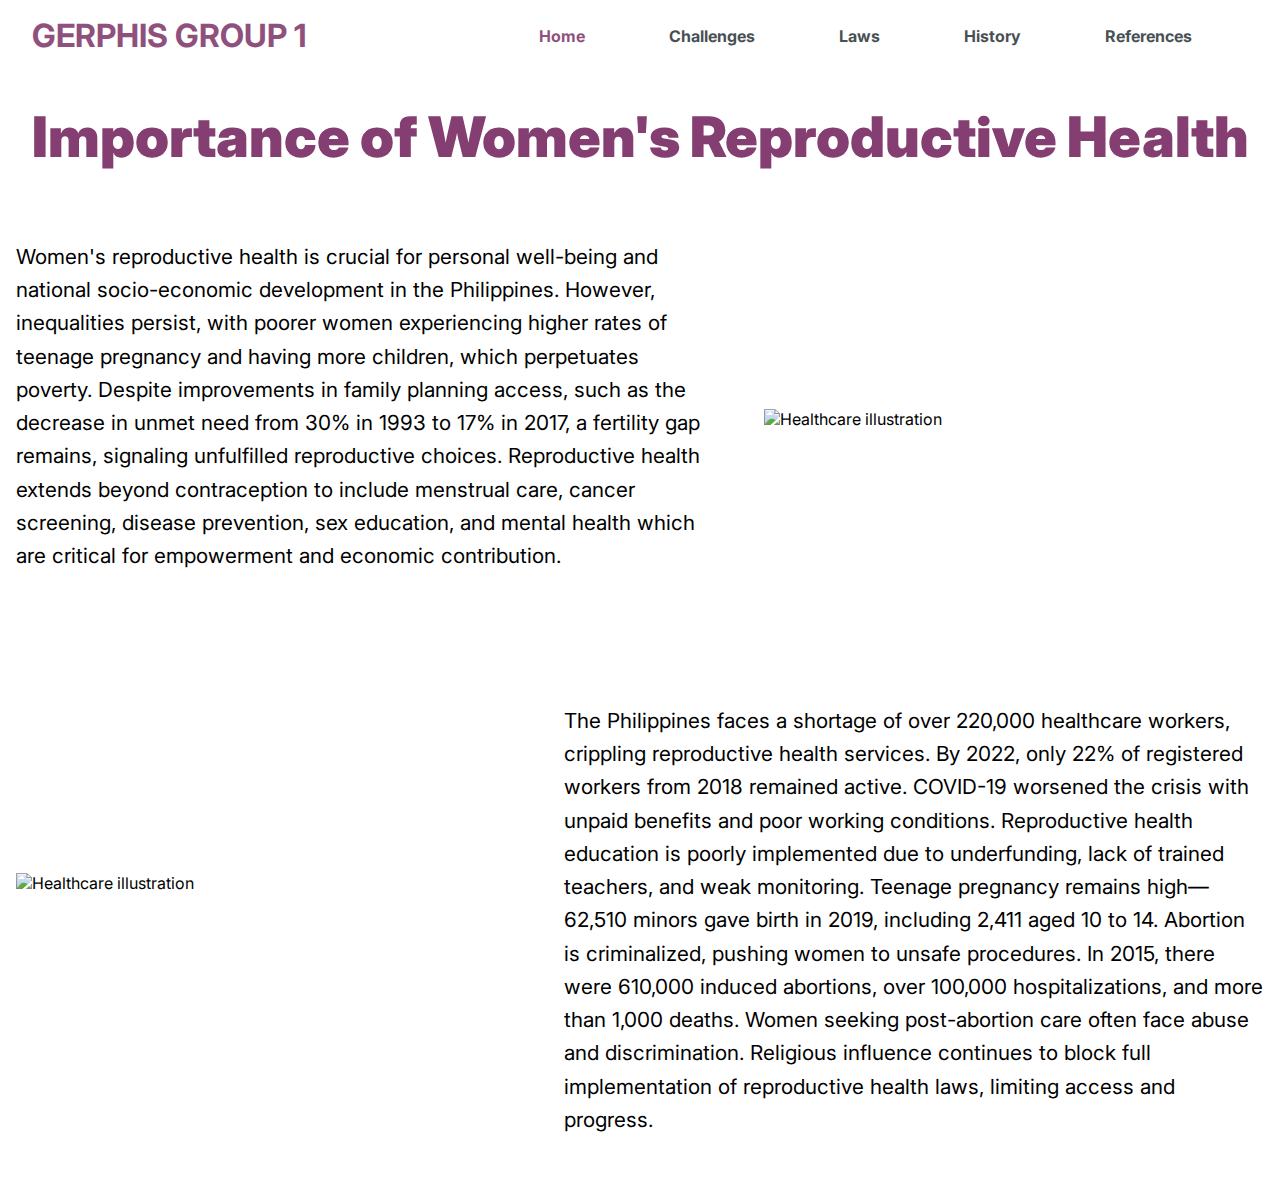
==== index.html @ 74ccd74a "initial commit" ====
<!DOCTYPE html>
<html lang="en">
<head>
  <meta charset="UTF-8" />
  <meta name="viewport" content="width=device-width, initial-scale=1.0" />
  <meta http-equiv="X-UA-Compatible" content="IE=edge" />
  <title>GERPHIS</title>
  <link rel="stylesheet" href="index.css" />
  <link rel="icon" href="images/logo.jpg" type="image/x-icon" />
</head>
<body>

  <header>
    <nav class="navbar">
        <div class="nav-left">
          <h1>GERPHIS GROUP 1</h1>
        </div>
        <div class="nav-right">
          <a href="index.html" id="home">Home</a>
          <a href="challenges.html" id="challenges">Challenges</a>
          <a href="laws.html" id="laws">Laws</a>
          <a href="history.html" id="history">History</a>
          <a href="references.html" id="references">References</a>
        </div>
      </nav>
  </header>

  <main>
    <section class="main-title">
        <h1>Importance of Women's Reproductive Health</h1>
    </section>
    
      <!-- First Content Block -->
      <section class="content-block">
        <div class="text">
          <p>
            Women's reproductive health is crucial for personal well-being and national socio-economic development in the Philippines.
            However, inequalities persist, with poorer women experiencing higher rates of teenage pregnancy and having more children,
            which perpetuates poverty. Despite improvements in family planning access, such as the decrease in unmet need from 30% in
            1993 to 17% in 2017, a fertility gap remains, signaling unfulfilled reproductive choices.
            Reproductive health extends beyond contraception to include menstrual care, cancer screening, disease prevention,
            sex education, and mental health which are critical for empowerment and economic contribution.
          </p>
        </div>
        <div class="image-placeholder">
            <img src="images/img1.jpg" alt="Healthcare illustration" />
        </div>
      </section>
    
      <!-- Second Content Block (Reversed) -->
      <section class="content-block">
        <div class="image-placeholder">
            <img src="images/img2.jpg" alt="Healthcare illustration" />
        </div>
        <div class="text">
          <p>
            The Philippines faces a shortage of over 220,000 healthcare workers, crippling reproductive health services. By 2022,
            only 22% of registered workers from 2018 remained active. COVID-19 worsened the crisis with unpaid benefits and poor
            working conditions. Reproductive health education is poorly implemented due to underfunding, lack of trained teachers,
            and weak monitoring. Teenage pregnancy remains high—62,510 minors gave birth in 2019, including 2,411 aged 10 to 14.
            Abortion is criminalized, pushing women to unsafe procedures. In 2015, there were 610,000 induced abortions,
            over 100,000 hospitalizations, and more than 1,000 deaths. Women seeking post-abortion care often face abuse and
            discrimination. Religious influence continues to block full implementation of reproductive health laws, limiting access
            and progress.
          </p>
        </div>
      </section>
  </main>

  <footer>
  </footer>

  
  <!--<script src="index.js"></script>-->
</body>
</html>
---- index.css ----
/* Phase 1 */
@import url('https://fonts.googleapis.com/css2?family=Inter:wght@100;400;600&display=swap');

body {
    margin: 0;
    font-family: 'Inter', sans-serif;
}
  
  header {
    position: sticky;
    top: 0;
    background-color: white;
    color: #843E71;
    opacity: calc(.9);
  }
  
  .navbar {
    display: flex;
    justify-content: space-between;
    align-items: center;
    padding: 1rem 2rem;
  }
  
  .nav-left h1 {
    margin: 0;
  }
 .nav-right{
    margin-right: 3.5rem;
 }
  .nav-right a {
    color: #343D42;
    text-decoration: none;
    margin-left: 5rem;
    font-weight: 700;
  }
  #home{
    color: #843E71;
  }
  .nav-right a:hover {
    text-decoration: underline;
  }




 /*  PHASE 2 */

 .main-title {
    text-align: center;
    padding: 2rem 1rem 1rem;
  }
  
  .main-title h1 {
    font-size: 3.5rem;
    color: #843E71; 
    margin: 0;
    font-weight: 900;
  }
  
  .content-block {
    display: flex;
    justify-content: center;
    align-items: flex-start;
    padding: 2rem 1rem;
    gap: 3rem;
  }
  
  .text {
    flex: 1;
    line-height: 1.6;
    font-size: 1.3rem;
    max-width: 750px;
  }
  
 /* .image-placeholder {
    width: 300px;
    height: 200px;
    background-color: #ddd;
    flex-shrink: 0;
  }*/
  
  .image-placeholder {
    width: 500px;
    height: 400px;
    overflow: hidden;
    align-content: center;
  }
  
  .image-placeholder img {
    width: 100%;
    height: 100%;
    object-fit: fill;
  }

  /*responsive if need*/
  @media (max-width: 768px) {
    .content-block{
      flex-direction: column;
      align-items: center;
    }
  
    .image-placeholder {
      width: 100%;
      max-width: 300px;
      height: 160px;
    }
  
    .text {
      text-align: justify;
    }
  }

  /* Phase 3*/

  .mini-title{
    font-weight: 900;
    color: #843E71;
  }
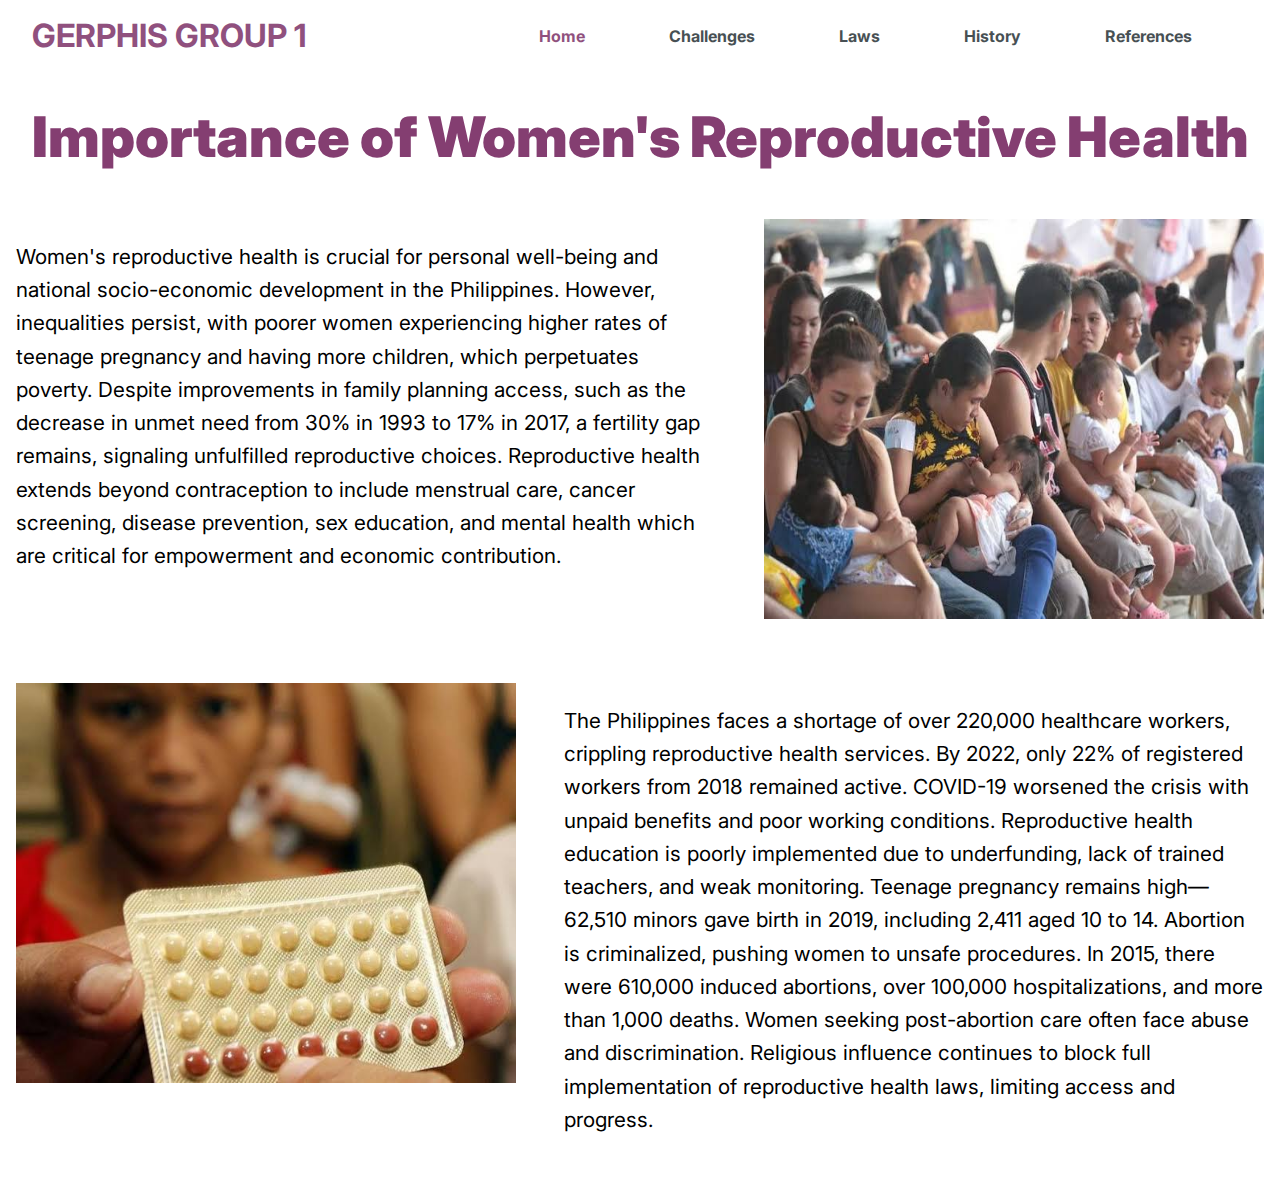
==== commit 4bc63397: "Update index.html" ====
--- a/index.html
+++ b/index.html
@@ -43,14 +43,14 @@
           </p>
         </div>
         <div class="image-placeholder">
-            <img src="images/img1.jpg" alt="Healthcare illustration" />
+            <img src="images/img1.JPG" alt="Healthcare illustration" />
         </div>
       </section>
     
       <!-- Second Content Block (Reversed) -->
       <section class="content-block">
         <div class="image-placeholder">
-            <img src="images/img2.jpg" alt="Healthcare illustration" />
+            <img src="images/img2.JPG" alt="Healthcare illustration" />
         </div>
         <div class="text">
           <p>
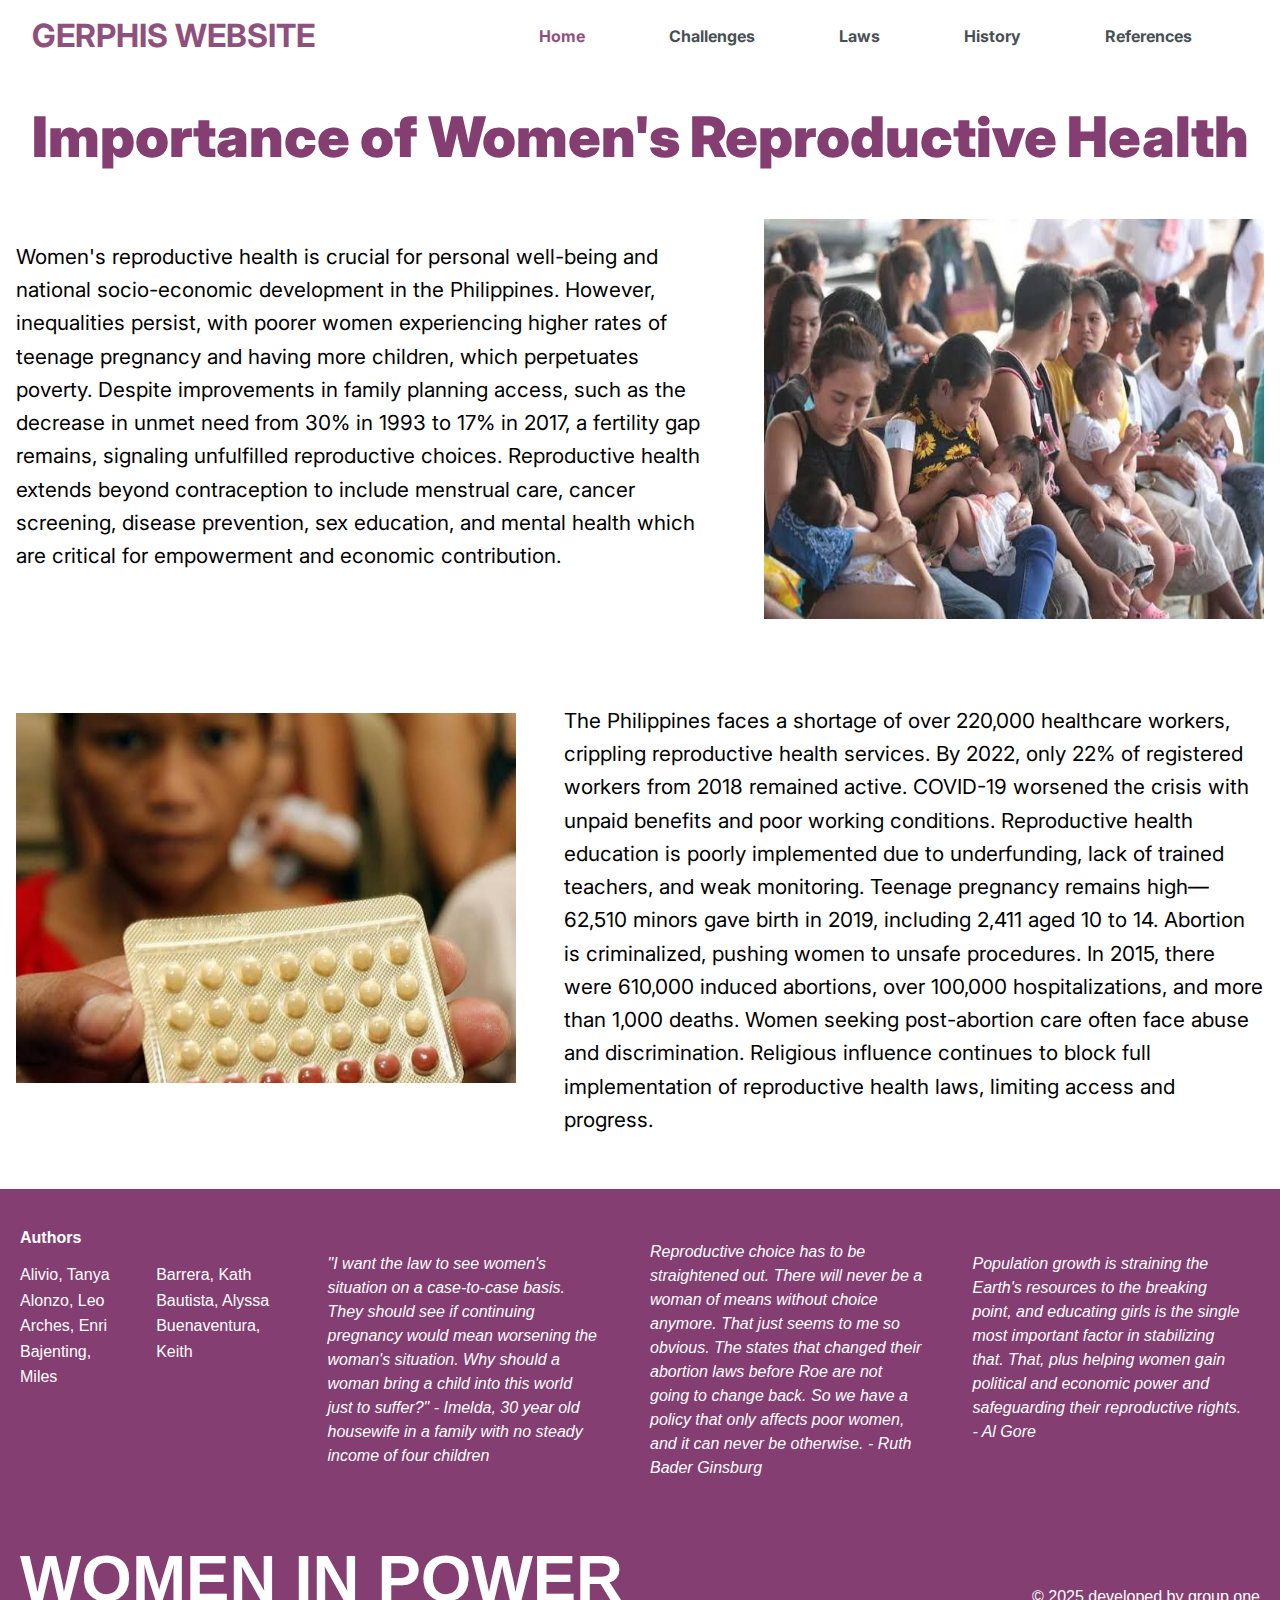
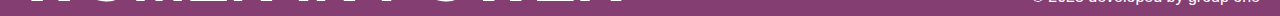
==== commit 1588bb54: "Website V2 commit" ====
--- a/index.html
+++ b/index.html
@@ -13,7 +13,7 @@
   <header>
     <nav class="navbar">
         <div class="nav-left">
-          <h1>GERPHIS GROUP 1</h1>
+          <h1>GERPHIS WEBSITE</h1>
         </div>
         <div class="nav-right">
           <a href="index.html" id="home">Home</a>
@@ -50,7 +50,7 @@
       <!-- Second Content Block (Reversed) -->
       <section class="content-block">
         <div class="image-placeholder">
-            <img src="images/img2.JPG" alt="Healthcare illustration" />
+            <img src="images/img2.JPG" alt="Healthcare illustration" style="margin-top: 30px;"/>
         </div>
         <div class="text">
           <p>
@@ -68,6 +68,51 @@
   </main>
 
   <footer>
+    <div class="top-footer">
+        <div class="author-footer">
+            <div class="author-footer-title">
+                Authors
+            </div>
+            <div class="author-footer-list">
+                <div class="authors">
+                    Alivio, Tanya<br>
+                    Alonzo, Leo<br>
+                    Arches, Enri<br>
+                    Bajenting, Miles
+                </div>
+                <div class="authors">
+                    Barrera, Kath<br>
+                    Bautista, Alyssa<br>
+                    Buenaventura, Keith
+                </div>
+            </div>
+        </div>
+        <div class="quote-footer">
+            <p>
+                "I want the law to see women's situation on a case-to-case basis. They should see if continuing pregnancy would mean worsening the woman's situation. Why should a woman bring a child into this world just to suffer?" - Imelda, 30 year old housewife in a family with no steady income of four children
+            </p>
+        </div>
+        <div class="quote-footer">
+            <p>
+                Reproductive choice has to be straightened out. There will never be a woman of means without choice anymore. That just seems to me so obvious. The states that changed their abortion laws before Roe are not going to change back. So we have a policy that only affects poor women, and it can never be otherwise. - Ruth Bader Ginsburg
+            </p>
+        </div>
+        
+        <div class="quote-footer">
+            <p>
+                Population growth is straining the Earth's resources to the breaking point, and educating girls is the single most important factor in stabilizing that. That, plus helping women gain political and economic power and safeguarding their reproductive rights. - Al Gore<br><br>
+            </p>
+        </div>
+        
+    </div>
+    <div class="bot-footer">
+        <div class="logotype">
+            <h3>WOMEN IN POWER</h3>
+        </div>
+        <div class="copyright">
+            <p>&copy; 2025 developed by group one</p>
+        </div>
+    </div>
   </footer>
 
   
--- a/index.css
+++ b/index.css
@@ -115,4 +115,92 @@
   .mini-title{
     font-weight: 900;
     color: #843E71;
-  }+  }
+
+  /*phase 4*/
+   /*phase 4*/
+    /*phase 4*/
+     /*phase 4*/
+      /*phase 4*/
+       /*phase 4*/
+        /*phase 4*/
+         /*phase 4*/
+          /*phase 4*/
+           /*phase 4*/
+            /*phase 4*/
+
+  footer {
+    background-color: #843E71;
+    color: white;
+    width: 100%;
+    font-family: Arial, sans-serif; 
+}
+
+.top-footer {
+    display: flex;
+    padding: 20px;
+    gap: 20px;
+}
+
+.author-footer {
+    padding-top: 20px;
+    display: flex;
+    flex-direction: column;
+    flex: 1;
+}
+
+.author-footer-title {
+    font-weight: 700;
+    margin-bottom: 15px;
+    text-align: left;
+    align-self: flex-start;
+}
+
+.author-footer-list {
+    display: flex;
+    gap: 30px;
+    justify-content: flex-start;
+}
+
+.authors {
+    text-align: left;
+    line-height: 1.6;
+}
+
+.quote-footer {
+    flex: 1;
+    display: flex;
+    align-items: center;
+    justify-content: center;
+    text-align: left;
+    padding: 15px;
+}
+
+.quote-footer p {
+    font-style: italic;
+    line-height: 1.5;
+}
+
+.bot-footer {
+    margin-top: 10px;
+    display: flex;
+    align-items: center;
+    justify-content: space-between;
+    padding-left: 20px;
+    padding-right: 20px;
+}
+
+.logotype h3 {
+    font-size: 65px;
+    font-weight: 700;
+    margin: 0;
+    text-align: left;
+}
+
+.copyright {
+    text-align: bottom;
+    padding-bottom: 0;
+}
+.copyright p{
+    margin-bottom: -20px;
+}
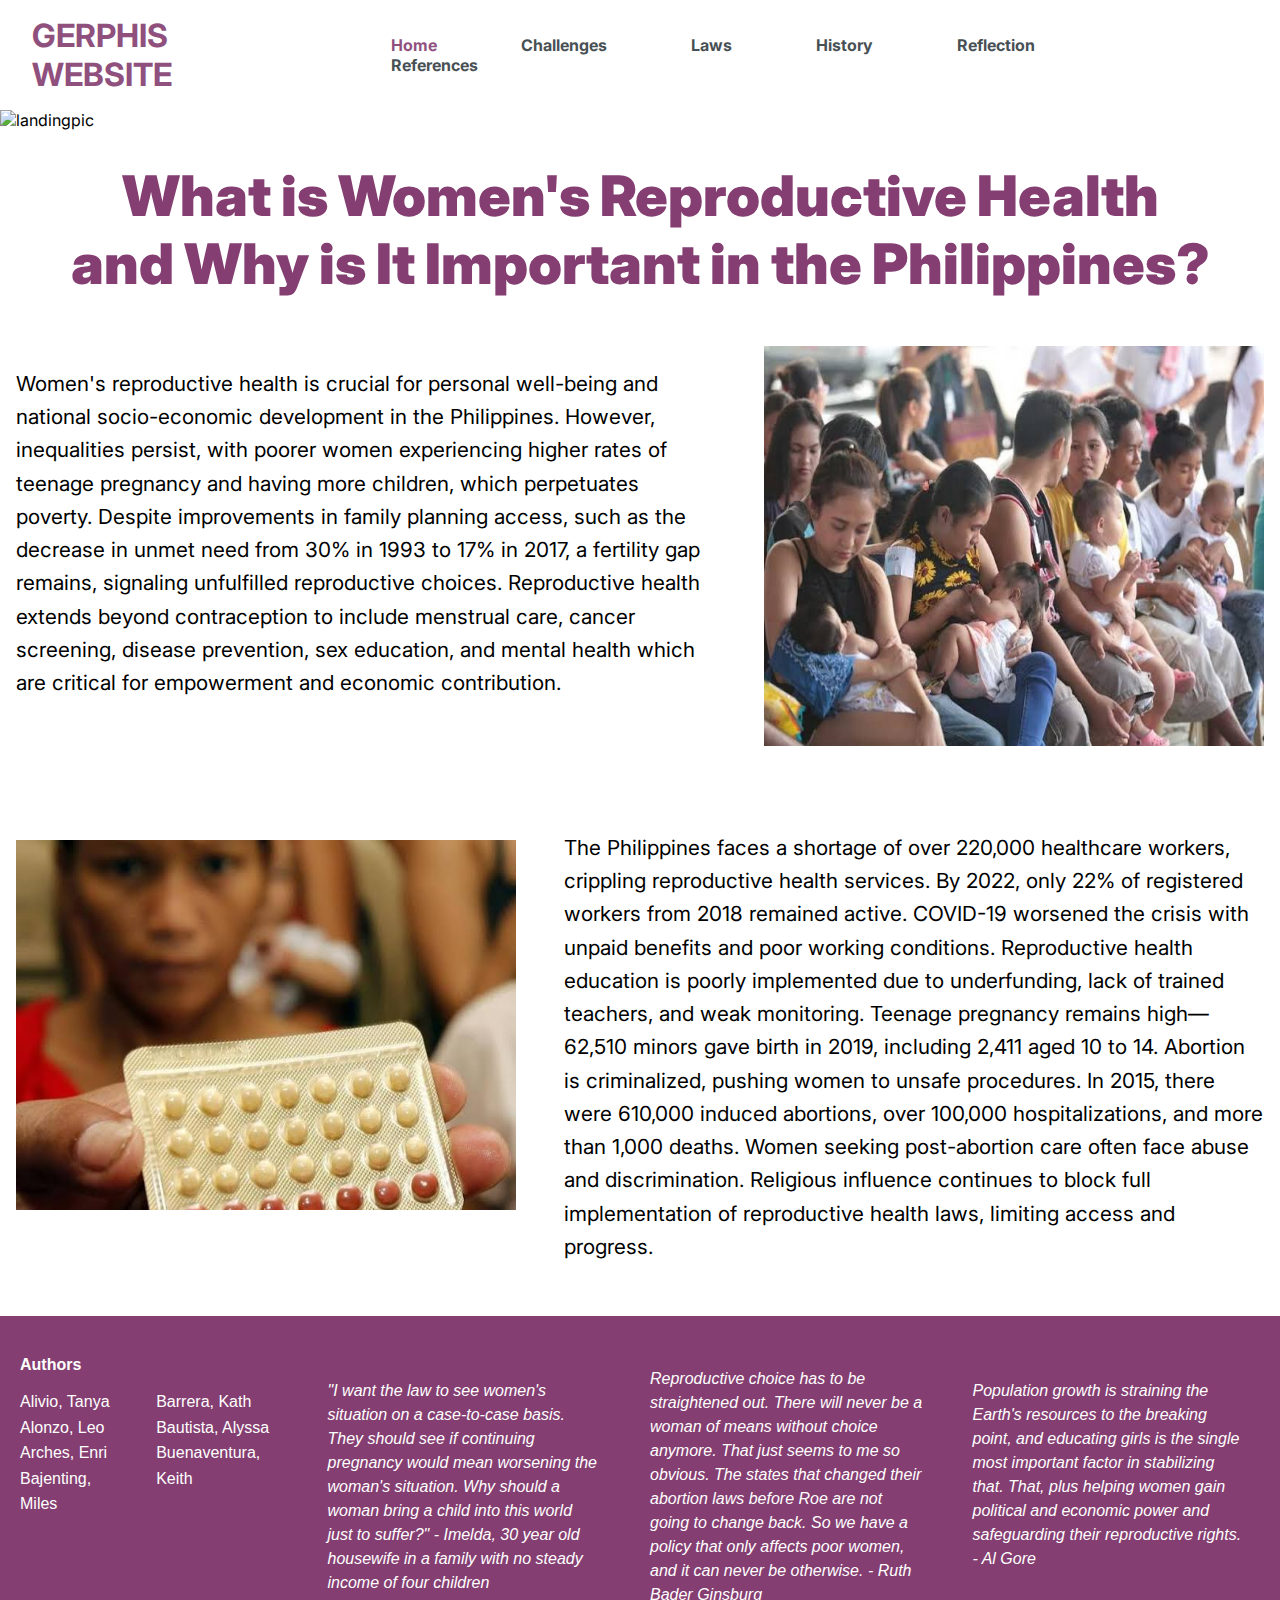
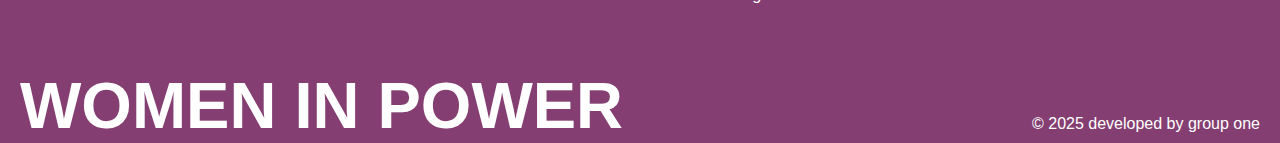
==== commit 674c840e: "Add files via upload" ====
--- a/index.html
+++ b/index.html
@@ -20,14 +20,18 @@
           <a href="challenges.html" id="challenges">Challenges</a>
           <a href="laws.html" id="laws">Laws</a>
           <a href="history.html" id="history">History</a>
+          <a href="reflection.html" id="reflection">Reflection</a>
           <a href="references.html" id="references">References</a>
         </div>
       </nav>
   </header>
 
   <main>
+    <img src="images/landing.png" alt="landingpic" style="width: 100%;
+    height: auto;
+    display: block;"/>
     <section class="main-title">
-        <h1>Importance of Women's Reproductive Health</h1>
+        <h1>What is Women's Reproductive Health <br>and Why is It Important in the Philippines?</h1>
     </section>
     
       <!-- First Content Block -->
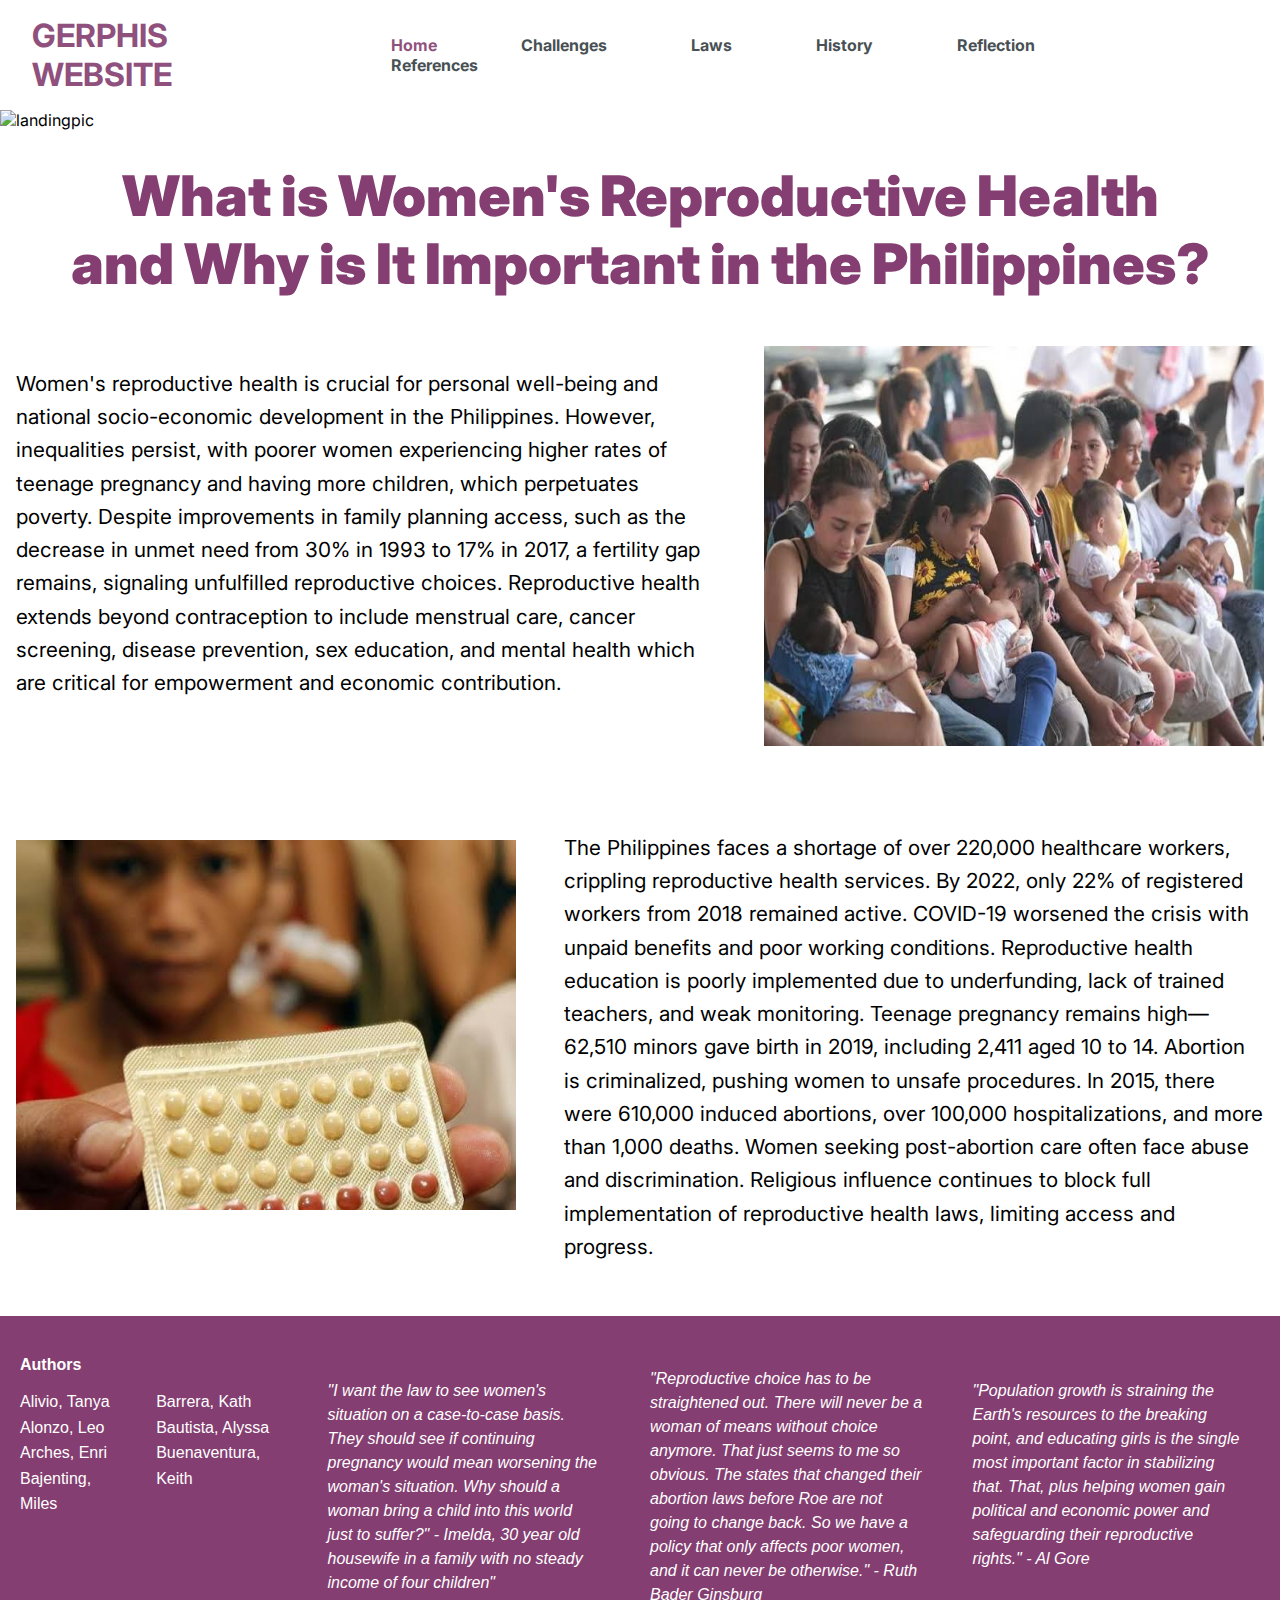
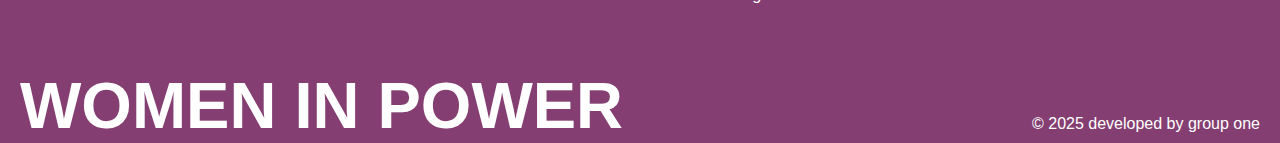
==== commit ccb182ff: "Merge pull request #3 from Miyazumiuwu/main" ====
--- a/index.html
+++ b/index.html
@@ -93,18 +93,18 @@
         </div>
         <div class="quote-footer">
             <p>
-                "I want the law to see women's situation on a case-to-case basis. They should see if continuing pregnancy would mean worsening the woman's situation. Why should a woman bring a child into this world just to suffer?" - Imelda, 30 year old housewife in a family with no steady income of four children
+                "I want the law to see women's situation on a case-to-case basis. They should see if continuing pregnancy would mean worsening the woman's situation. Why should a woman bring a child into this world just to suffer?" - Imelda, 30 year old housewife in a family with no steady income of four children"
             </p>
         </div>
         <div class="quote-footer">
             <p>
-                Reproductive choice has to be straightened out. There will never be a woman of means without choice anymore. That just seems to me so obvious. The states that changed their abortion laws before Roe are not going to change back. So we have a policy that only affects poor women, and it can never be otherwise. - Ruth Bader Ginsburg
+                "Reproductive choice has to be straightened out. There will never be a woman of means without choice anymore. That just seems to me so obvious. The states that changed their abortion laws before Roe are not going to change back. So we have a policy that only affects poor women, and it can never be otherwise." - Ruth Bader Ginsburg
             </p>
         </div>
         
         <div class="quote-footer">
             <p>
-                Population growth is straining the Earth's resources to the breaking point, and educating girls is the single most important factor in stabilizing that. That, plus helping women gain political and economic power and safeguarding their reproductive rights. - Al Gore<br><br>
+                "Population growth is straining the Earth's resources to the breaking point, and educating girls is the single most important factor in stabilizing that. That, plus helping women gain political and economic power and safeguarding their reproductive rights." - Al Gore<br><br>
             </p>
         </div>
         
@@ -118,7 +118,6 @@
         </div>
     </div>
   </footer>
-
   
   <!--<script src="index.js"></script>-->
 </body>
